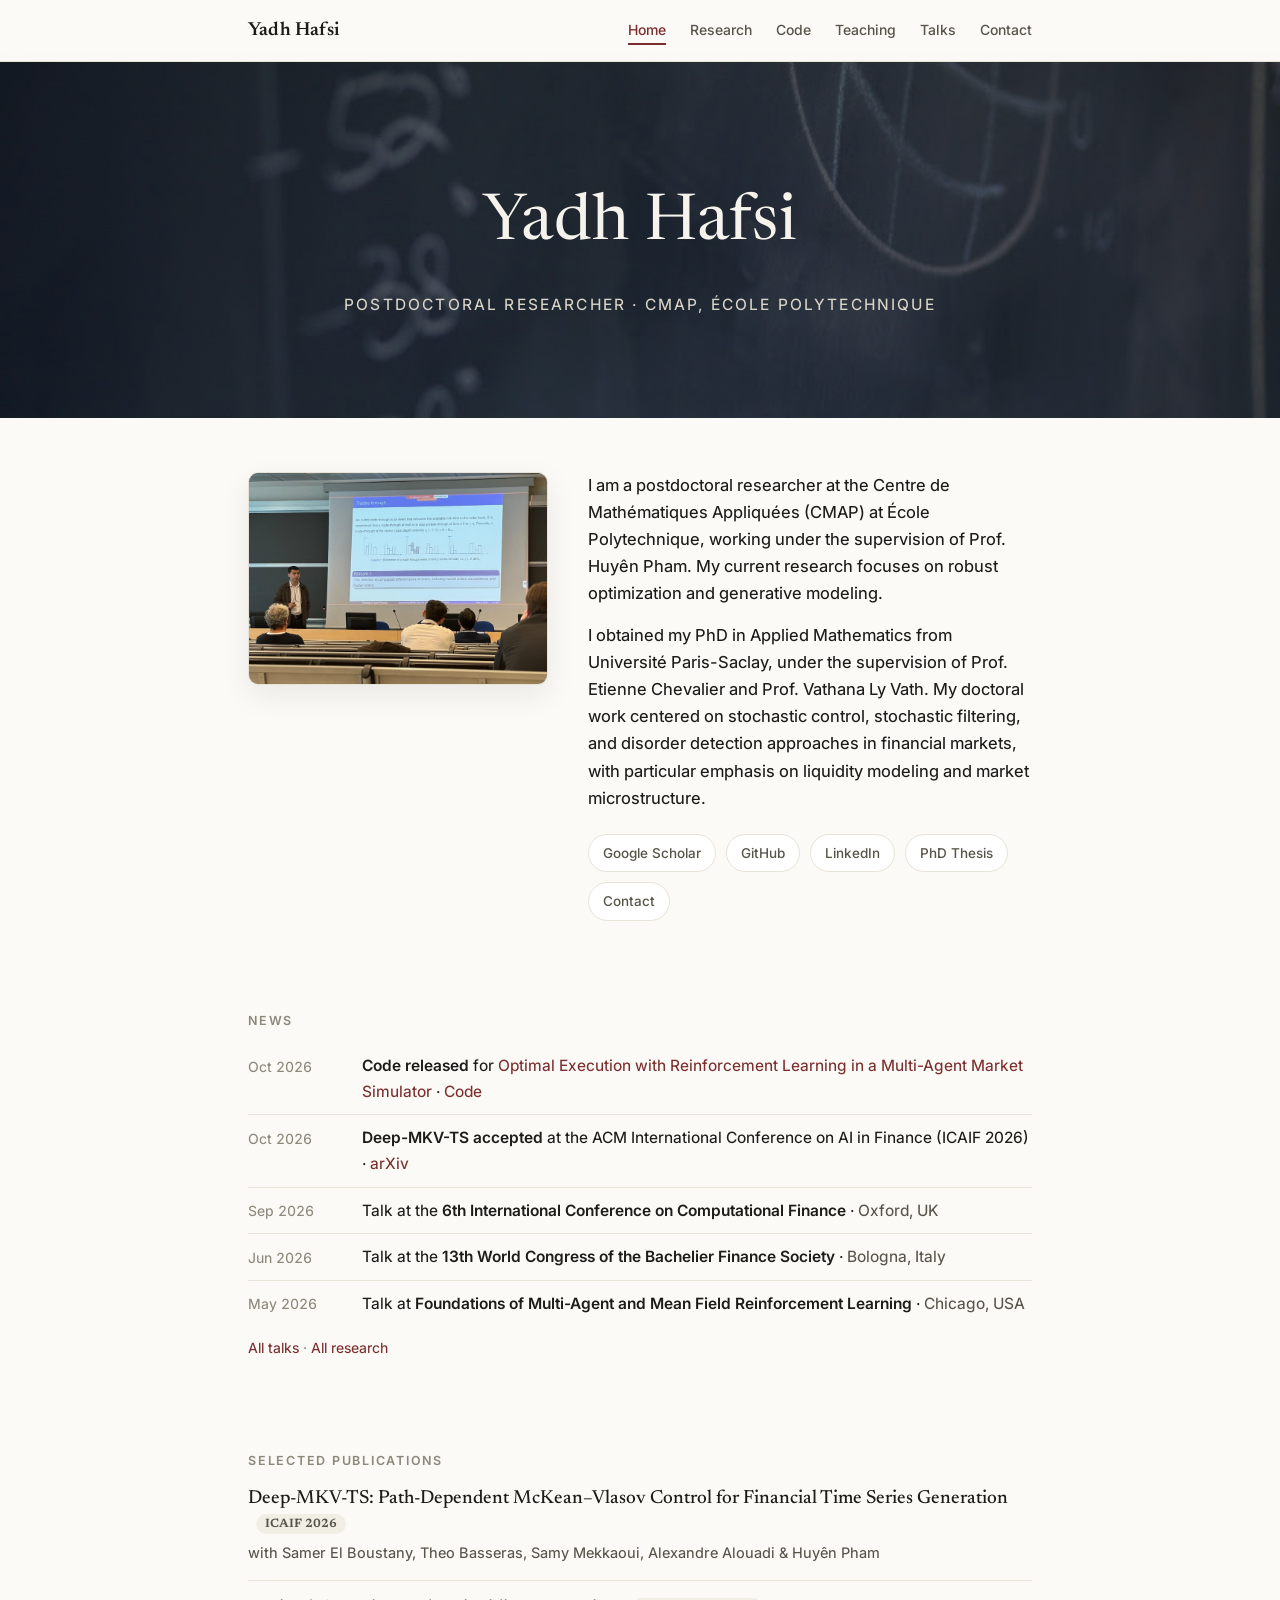
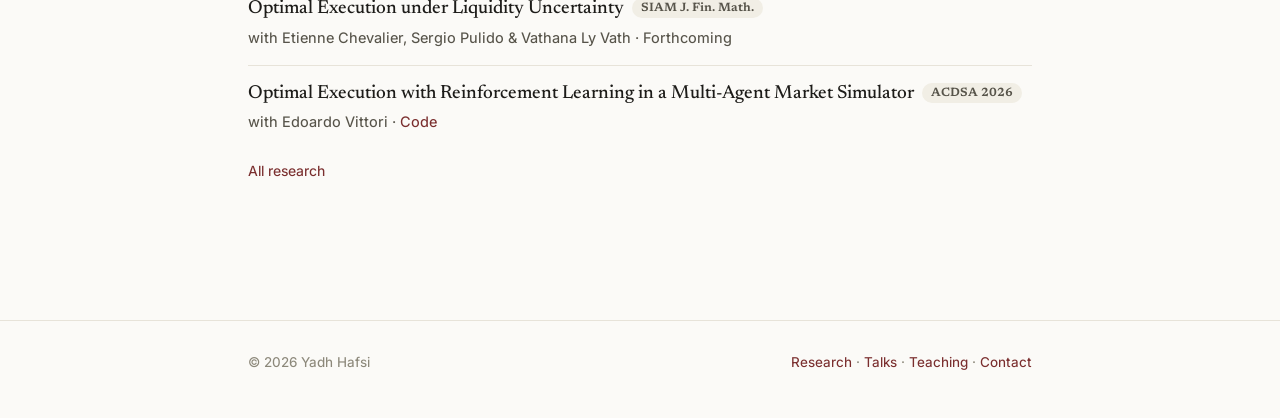
==== index.html @ fe867585 "Home: news and selected publications moved up (right after the first bio paragraph on mobile)" ====
<!DOCTYPE html>
<html lang="en">
<head>
<meta charset="utf-8">
<meta name="viewport" content="width=device-width, initial-scale=1">
<title>Yadh Hafsi — Postdoctoral Researcher, CMAP, École Polytechnique</title>
<meta name="description" content="Yadh Hafsi is a postdoctoral researcher at CMAP, École Polytechnique, working on the mathematical foundations of generative modeling and robust optimization for financial time series.">
<link rel="canonical" href="https://yadhhafsi.github.io/">
<meta property="og:type" content="website">
<meta property="og:site_name" content="Yadh Hafsi">
<meta property="og:title" content="Yadh Hafsi — Postdoctoral Researcher, CMAP, École Polytechnique">
<meta property="og:description" content="Yadh Hafsi is a postdoctoral researcher at CMAP, École Polytechnique, working on the mathematical foundations of generative modeling and robust optimization for financial time series.">
<meta property="og:url" content="https://yadhhafsi.github.io/">
<meta name="twitter:card" content="summary">
<link rel="stylesheet" href="assets/style.css">
<script type="application/ld+json">
{
  "@context": "https://schema.org",
  "@type": "Person",
  "name": "Yadh Hafsi",
  "jobTitle": "Postdoctoral Researcher",
  "worksFor": {"@type": "Organization", "name": "CMAP, École Polytechnique"},
  "alumniOf": "Université Paris-Saclay",
  "sameAs": [
    "https://scholar.google.com/citations?user=r-_Ph0QAAAAJ",
    "https://www.linkedin.com/in/yadh-hafsi-90352016a/",
    "https://github.com/YadhHafsi",
    "https://sites.google.com/view/yadh-hafsi/"
  ]
}
</script>
</head>
<body>

<nav><div class="wrap">
  <a class="name" href="index.html">Yadh Hafsi</a>
  <a class="lnk active" href="index.html">Home</a>
  <a class="lnk" href="research.html">Research</a>
  <a class="lnk" href="code.html">Code</a>
  <a class="lnk" href="teaching.html">Teaching</a>
  <a class="lnk" href="talks.html">Talks</a>
  <a class="lnk" href="contact.html">Contact</a>
</div></nav>

<header class="hero">
  <div class="wrap">
    <h1>Yadh Hafsi</h1>
    <p>Postdoctoral Researcher · CMAP, École Polytechnique</p>
  </div>
</header>

<main><div class="wrap">
  <section class="bio home">
    <img src="assets/lecture.jpg" alt="Yadh Hafsi giving a talk on market disorder and trades-through at a quantitative finance conference">
    <div class="intro">
      <p>I am a postdoctoral researcher at the Centre de Mathématiques Appliquées (CMAP) at École Polytechnique, working under the supervision of Prof. Huyên Pham. My current research focuses on robust optimization and generative modeling.</p>
    </div>
<section class="news">
    <h3 class="group">News</h3>
    <ul class="tl">
      <li><span class="when">Oct 2026</span><span class="what"><b>Code released</b> for <a href="https://ieeexplore.ieee.org/abstract/document/11467851">Optimal Execution with Reinforcement Learning in a Multi-Agent Market Simulator</a> · <a href="code.html">Code</a></span></li>
      <li><span class="when">Oct 2026</span><span class="what"><b>Deep-MKV-TS accepted</b> at the ACM International Conference on AI in Finance (ICAIF 2026) · <a href="https://arxiv.org/abs/2608.19394">arXiv</a></span></li>
      <li><span class="when">Sep 2026</span><span class="what">Talk at the <b>6th International Conference on Computational Finance</b> · <span class="where">Oxford, UK</span></span></li>
      <li><span class="when">Jun 2026</span><span class="what">Talk at the <b>13th World Congress of the Bachelier Finance Society</b> · <span class="where">Bologna, Italy</span></span></li>
      <li><span class="when">May 2026</span><span class="what">Talk at <b>Foundations of Multi-Agent and Mean Field Reinforcement Learning</b> · <span class="where">Chicago, USA</span></span></li>
    </ul>
    <p class="more"><a href="talks.html">All talks</a> · <a href="research.html">All research</a></p>
  </section>
    <section class="featured">
      <h3 class="group">Selected publications</h3>
      <div class="pub">
        <div class="t"><a href="https://arxiv.org/abs/2608.19394">Deep-MKV-TS: Path-Dependent McKean–Vlasov Control for Financial Time Series Generation</a><span class="pill">ICAIF 2026</span></div>
        <div class="meta">with Samer El Boustany, Theo Basseras, Samy Mekkaoui, Alexandre Alouadi &amp; Huyên Pham</div>
      </div>
      <div class="pub">
        <div class="t"><a href="https://arxiv.org/pdf/2506.11813">Optimal Execution under Liquidity Uncertainty</a><span class="pill">SIAM J. Fin. Math.</span></div>
        <div class="meta">with Etienne Chevalier, Sergio Pulido &amp; Vathana Ly Vath · Forthcoming</div>
      </div>
      <div class="pub">
        <div class="t"><a href="https://ieeexplore.ieee.org/abstract/document/11467851">Optimal Execution with Reinforcement Learning in a Multi-Agent Market Simulator</a><span class="pill">ACDSA 2026</span></div>
        <div class="meta">with Edoardo Vittori · <a href="code.html">Code</a></div>
      </div>
      <p class="more"><a href="research.html">All research</a></p>
    </section>
    <div class="rest">
      <p>I obtained my PhD in Applied Mathematics from Université Paris-Saclay, under the supervision of Prof. Etienne Chevalier and Prof. Vathana Ly Vath. My doctoral work centered on stochastic control, stochastic filtering, and disorder detection approaches in financial markets, with particular emphasis on liquidity modeling and market microstructure.</p>
      <div class="links">
        <a href="https://scholar.google.com/citations?user=r-_Ph0QAAAAJ&amp;hl=en">Google Scholar</a>
        <a href="https://github.com/YadhHafsi">GitHub</a>
        <a href="https://www.linkedin.com/in/yadh-hafsi-90352016a/">LinkedIn</a>
        <a href="https://hal.science/tel-05272967">PhD Thesis</a>
        <a href="contact.html">Contact</a>
      </div>
    </div>
  </section>
</div></main>

<footer><div class="wrap">
  <span>© 2026 Yadh Hafsi</span>
  <span><a href="research.html">Research</a> · <a href="talks.html">Talks</a> · <a href="teaching.html">Teaching</a> · <a href="contact.html">Contact</a></span>
</div></footer>

</body>
</html>
---- assets/style.css ----
/* Yadh Hafsi — academic site stylesheet */
@import url('https://fonts.googleapis.com/css2?family=Newsreader:ital,opsz,wght@0,6..72,300..700;1,6..72,300..600&family=Inter:wght@400;450;500;600&display=swap');

:root{
  --bg:#fbfaf7; --panel:#ffffff; --ink:#1d1c19; --ink-2:#57544a; --ink-3:#8c887a;
  --accent:#7a2e2e; --accent-soft:#a05252; --rule:#e7e3d9; --tag:#f1eee5;
  --serif:"Newsreader",Georgia,serif; --sans:"Inter",-apple-system,sans-serif;
}
*{box-sizing:border-box;margin:0}
html{scroll-behavior:smooth}
body{background:var(--bg);color:var(--ink);font:450 16.5px/1.65 var(--sans);-webkit-font-smoothing:antialiased}
.wrap{max-width:840px;margin:0 auto;padding:0 28px}
a{color:var(--accent);text-decoration:none}
a:hover{text-decoration:underline;text-underline-offset:3px}

/* Navigation */
nav{position:sticky;top:0;z-index:9;background:color-mix(in srgb,var(--bg) 90%,transparent);
  backdrop-filter:blur(10px);border-bottom:1px solid var(--rule)}
nav .wrap{display:flex;align-items:baseline;gap:24px;padding:15px 28px}
nav .name{font-family:var(--serif);font-size:19px;font-weight:600;color:var(--ink);margin-right:auto;letter-spacing:.01em}
nav .name:hover{text-decoration:none;color:var(--accent)}
nav a.lnk{color:var(--ink-2);font-size:14px;font-weight:500}
nav a.lnk:hover{color:var(--accent);text-decoration:none}
nav a.lnk.active{color:var(--accent);border-bottom:2px solid var(--accent);padding-bottom:2px}

/* Chalkboard hero (home) */
.hero{position:relative;color:#f5f3ec;background:#232c33 url('chalkboard.jpg') center/cover;padding:110px 0 100px;text-align:center}
.hero::after{content:"";position:absolute;inset:0;background:rgba(20,26,32,.45)}
.hero .wrap{position:relative;z-index:1}
.hero h1{font-family:var(--serif);font-weight:400;font-size:clamp(44px,7vw,64px);letter-spacing:.01em}
.hero p{margin-top:14px;font-size:15.5px;letter-spacing:.14em;text-transform:uppercase;color:#d9d5c8}

/* Page header (inner pages) */
.pagehead{padding:64px 0 8px}
.pagehead h1{font-family:var(--serif);font-weight:500;font-size:clamp(32px,5vw,42px);letter-spacing:-.01em}
.pagehead .rulewrap{width:56px;height:3px;background:var(--accent);margin-top:16px;border-radius:2px}

main{padding:48px 0 24px}
section{padding:6px 0 42px}
h2{font-family:var(--serif);font-weight:500;font-size:28px;letter-spacing:-.01em;margin-bottom:18px}
h3.group{font-size:12.5px;font-weight:600;letter-spacing:.14em;text-transform:uppercase;color:var(--ink-3);margin:36px 0 12px}
p+p{margin-top:14px}

/* Home layout */
.bio{display:grid;grid-template-columns:300px 1fr;gap:0 40px;align-items:start}
.bio img{width:100%;border-radius:10px;border:1px solid var(--rule);box-shadow:0 10px 30px rgba(30,25,15,.08)}
.bio .links{margin-top:22px;display:flex;flex-wrap:wrap;gap:10px}
.bio .links a{border:1px solid var(--rule);background:var(--panel);padding:7px 14px;border-radius:99px;font-size:13.5px;font-weight:500;color:var(--ink-2)}
.bio .links a:hover{border-color:var(--accent-soft);color:var(--accent);text-decoration:none}

/* Publications */
.pub{padding:15px 0;border-top:1px solid var(--rule)}
.group+.pub{border-top:none;padding-top:2px}
.pub .t{font-family:var(--serif);font-size:19px;font-weight:500;line-height:1.35}
.pub .t a{color:var(--ink)} .pub .t a:hover{color:var(--accent)}
.pub .meta{margin-top:4px;font-size:14.5px;color:var(--ink-2)}
.pub .venue{color:var(--accent);font-weight:500}
.pill{display:inline-block;margin-left:8px;padding:2px 9px;border-radius:99px;background:var(--tag);font-size:12px;font-weight:600;color:var(--ink-2);vertical-align:2px}

/* Talks timeline */
.tl{list-style:none}
.tl li{display:grid;grid-template-columns:96px 1fr;gap:18px;padding:10px 0;border-top:1px solid var(--rule);font-size:15.5px}
.tl li:first-child{border-top:none}
.tl .when{color:var(--ink-3);font-variant-numeric:tabular-nums;font-size:14px;padding-top:1.5px}
.tl .what b{font-weight:600}
.tl .where{color:var(--ink-2)}

/* Teaching cards */
.teach{display:grid;gap:14px}
.tcard{background:var(--panel);border:1px solid var(--rule);border-radius:12px;padding:18px 22px}
.tcard .inst{font-family:var(--serif);font-size:19px;font-weight:500}
.tcard ul{margin:8px 0 0 18px;color:var(--ink-2);font-size:15px}
.tcard li{margin:3px 0}

/* Contact */
.contact-card{background:var(--panel);border:1px solid var(--rule);border-radius:14px;padding:30px 34px;max-width:560px}
.contact-card .row{display:grid;grid-template-columns:110px 1fr;gap:12px;padding:10px 0;border-top:1px solid var(--rule);font-size:15.5px}
.contact-card .row:first-child{border-top:none}
.contact-card .lbl{color:var(--ink-3);font-size:13px;font-weight:600;letter-spacing:.08em;text-transform:uppercase;padding-top:2px}

footer{border-top:1px solid var(--rule);margin-top:30px;padding:30px 0 44px;font-size:13.5px;color:var(--ink-3)}
footer .wrap{display:flex;flex-wrap:wrap;gap:18px;justify-content:space-between}

@media(max-width:680px){
  .bio{grid-template-columns:1fr}
  .bio.home{grid-template-areas:"img" "intro" "news" "featured" "rest"}
  .bio.home .rest{margin-top:34px}
  .bio img{max-width:340px}
  .tl li{grid-template-columns:1fr;gap:2px}
  nav .wrap{gap:14px;flex-wrap:wrap}
}

/* Home: news */
.news{margin-top:44px}
.news .more{margin-top:10px;font-size:14px;color:var(--ink-3)}
.news .tl{padding:0}
/* Home: unified layout. Desktop: photo | intro + rest, then news and featured full width. Mobile: news and featured come right after the first paragraph. */
.bio.home{grid-template-areas:"img intro" "img rest" "news news" "featured featured"}
.bio.home>img{grid-area:img}
.bio.home .intro{grid-area:intro}
.bio.home .rest{grid-area:rest;margin-top:14px}
.bio.home .news{grid-area:news;margin-top:48px}
.bio.home .featured{grid-area:featured;margin-top:8px}
.featured .more{margin-top:10px;font-size:14px;color:var(--ink-3)}
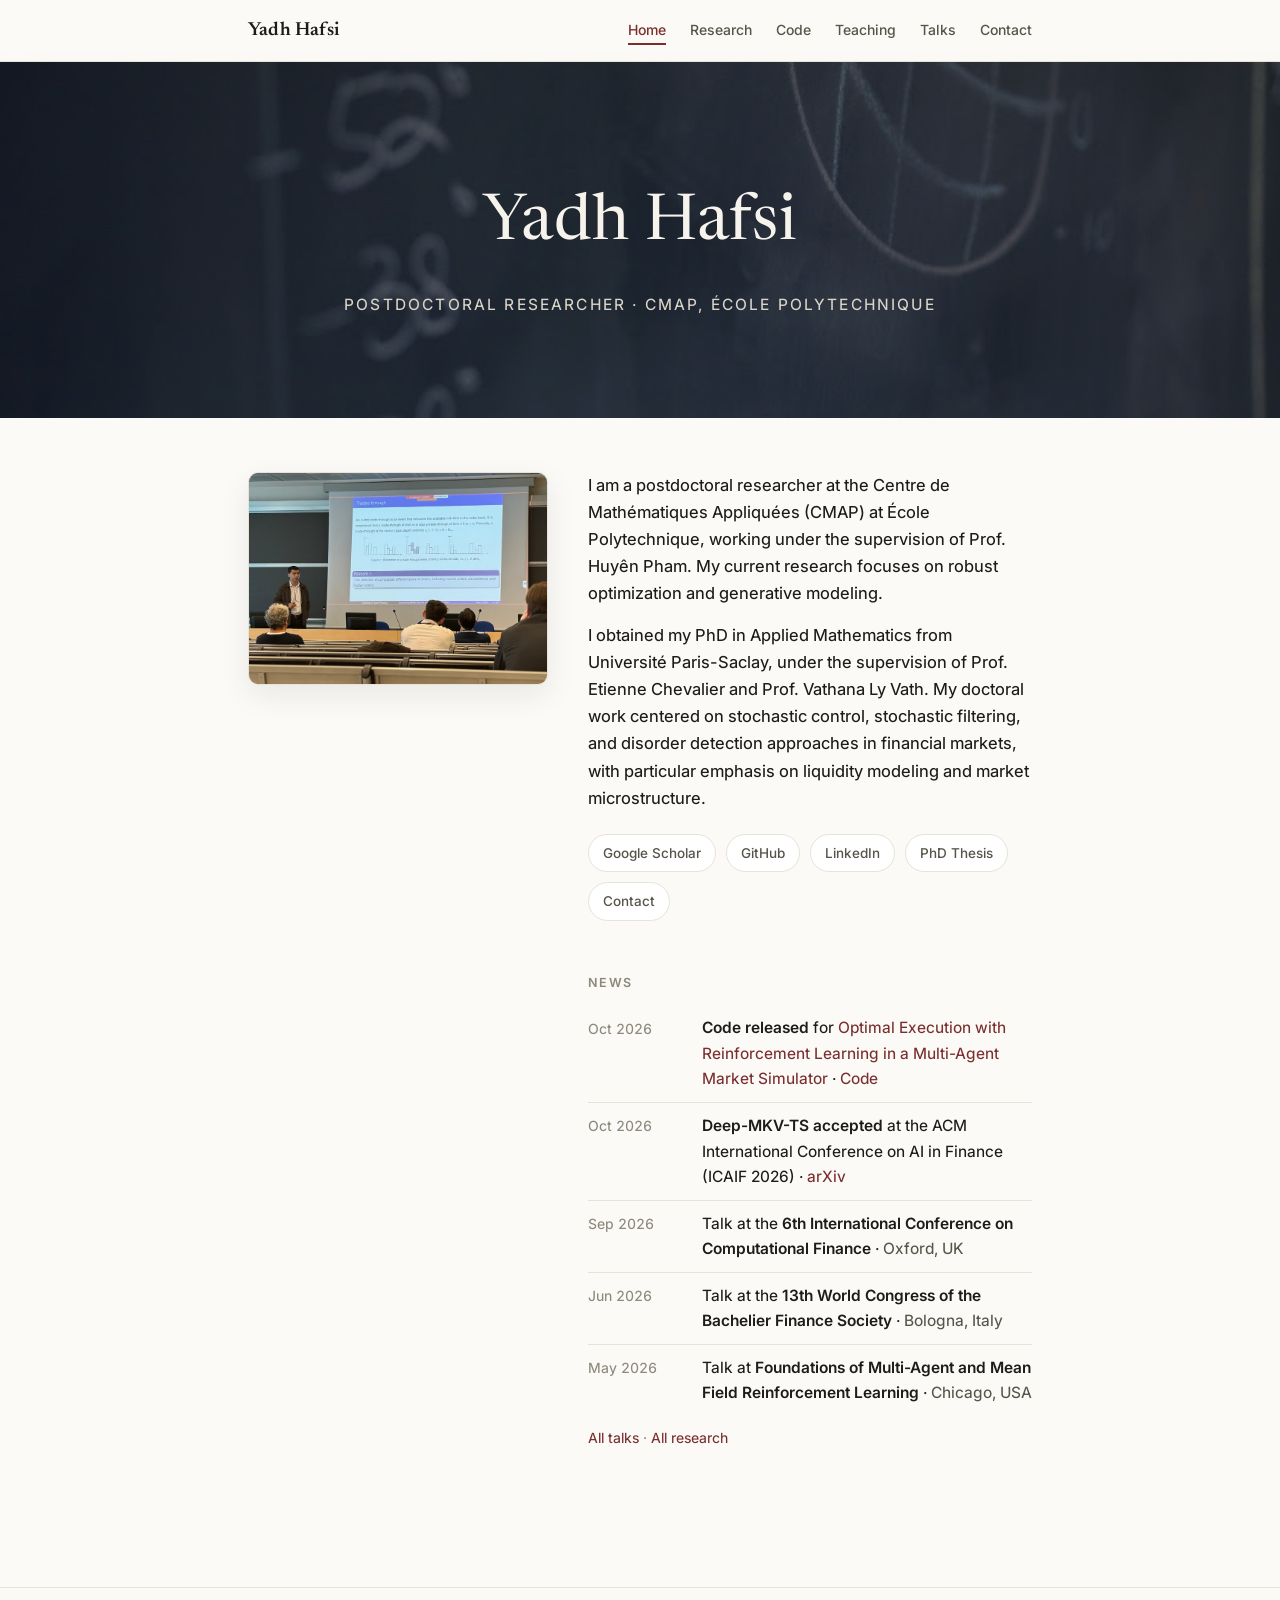
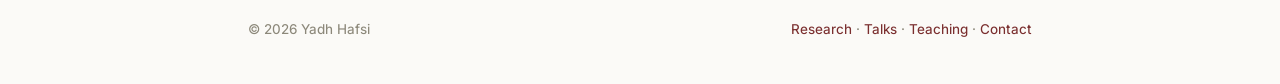
==== commit d53f86af: "Home: remove selected publications; news sits in the text column under the bio" ====
--- a/index.html
+++ b/index.html
@@ -12,7 +12,7 @@
 <meta property="og:description" content="Yadh Hafsi is a postdoctoral researcher at CMAP, École Polytechnique, working on the mathematical foundations of generative modeling and robust optimization for financial time series.">
 <meta property="og:url" content="https://yadhhafsi.github.io/">
 <meta name="twitter:card" content="summary">
-<link rel="stylesheet" href="assets/style.css">
+<link rel="stylesheet" href="assets/style.css?v=5">
 <script type="application/ld+json">
 {
   "@context": "https://schema.org",
@@ -66,22 +66,6 @@
     </ul>
     <p class="more"><a href="talks.html">All talks</a> · <a href="research.html">All research</a></p>
   </section>
-    <section class="featured">
-      <h3 class="group">Selected publications</h3>
-      <div class="pub">
-        <div class="t"><a href="https://arxiv.org/abs/2608.19394">Deep-MKV-TS: Path-Dependent McKean–Vlasov Control for Financial Time Series Generation</a><span class="pill">ICAIF 2026</span></div>
-        <div class="meta">with Samer El Boustany, Theo Basseras, Samy Mekkaoui, Alexandre Alouadi &amp; Huyên Pham</div>
-      </div>
-      <div class="pub">
-        <div class="t"><a href="https://arxiv.org/pdf/2506.11813">Optimal Execution under Liquidity Uncertainty</a><span class="pill">SIAM J. Fin. Math.</span></div>
-        <div class="meta">with Etienne Chevalier, Sergio Pulido &amp; Vathana Ly Vath · Forthcoming</div>
-      </div>
-      <div class="pub">
-        <div class="t"><a href="https://ieeexplore.ieee.org/abstract/document/11467851">Optimal Execution with Reinforcement Learning in a Multi-Agent Market Simulator</a><span class="pill">ACDSA 2026</span></div>
-        <div class="meta">with Edoardo Vittori · <a href="code.html">Code</a></div>
-      </div>
-      <p class="more"><a href="research.html">All research</a></p>
-    </section>
     <div class="rest">
       <p>I obtained my PhD in Applied Mathematics from Université Paris-Saclay, under the supervision of Prof. Etienne Chevalier and Prof. Vathana Ly Vath. My doctoral work centered on stochastic control, stochastic filtering, and disorder detection approaches in financial markets, with particular emphasis on liquidity modeling and market microstructure.</p>
       <div class="links">
--- a/assets/style.css
+++ b/assets/style.css
@@ -94,11 +94,15 @@
 .news{margin-top:44px}
 .news .more{margin-top:10px;font-size:14px;color:var(--ink-3)}
 .news .tl{padding:0}
-/* Home: unified layout. Desktop: photo | intro + rest, then news and featured full width. Mobile: news and featured come right after the first paragraph. */
-.bio.home{grid-template-areas:"img intro" "img rest" "news news" "featured featured"}
+/* Home: photo | description + news (one column of text); on mobile the order is photo, description, news. */
+.bio.home{grid-template-areas:"img intro" "img rest" "img news"}
 .bio.home>img{grid-area:img}
 .bio.home .intro{grid-area:intro}
 .bio.home .rest{grid-area:rest;margin-top:14px}
-.bio.home .news{grid-area:news;margin-top:48px}
-.bio.home .featured{grid-area:featured;margin-top:8px}
-.featured .more{margin-top:10px;font-size:14px;color:var(--ink-3)}
+.bio.home .news{grid-area:news;margin-top:10px}
+@media(max-width:680px){
+  .bio.home{grid-template-columns:1fr;grid-template-areas:"img" "intro" "rest" "news"}
+  .bio.home .intro{margin-top:24px}
+  .bio.home .rest{margin-top:14px}
+  .bio.home .news{margin-top:10px}
+}
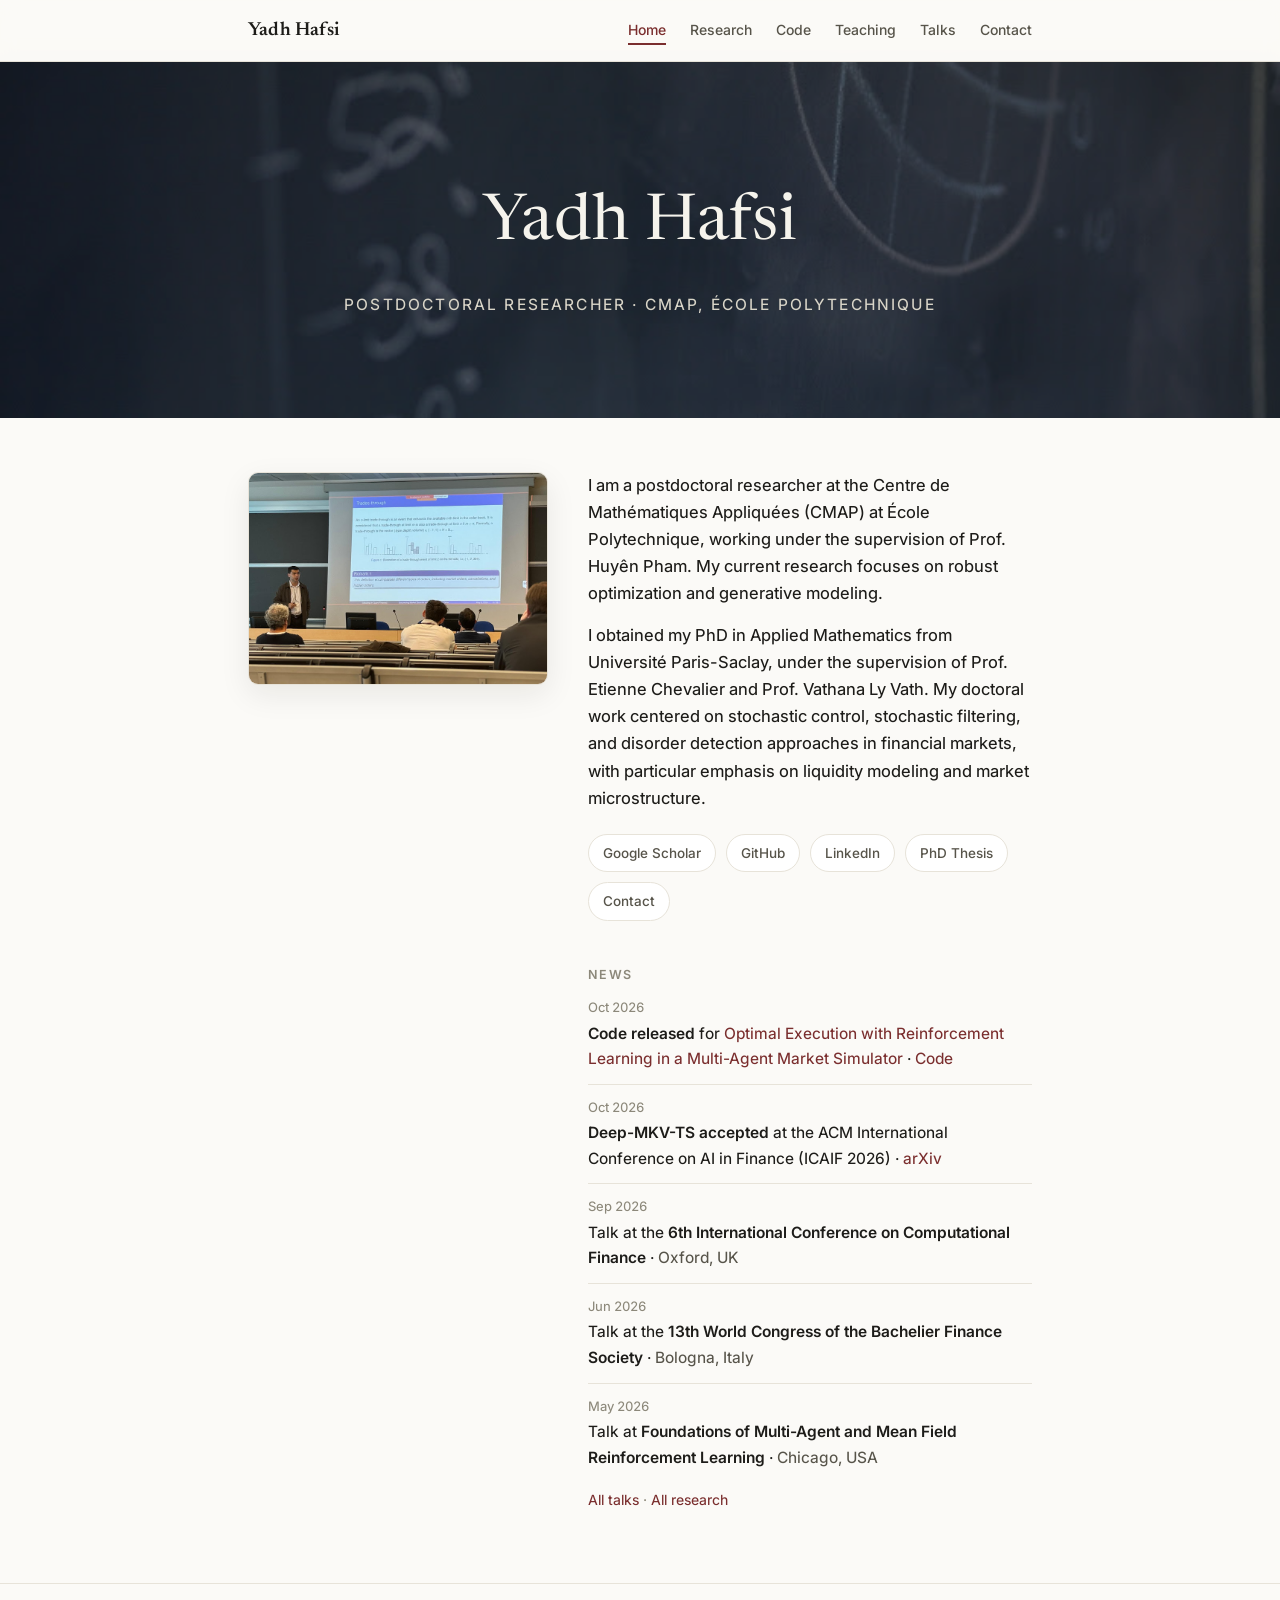
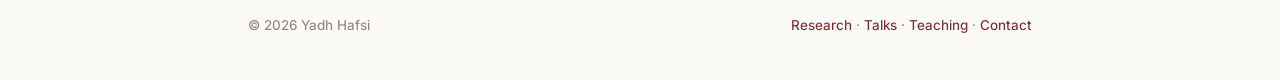
==== commit b2740adf: "Home spacing: single spacing scale, no doubled section padding, stacked news dates, sticky photo on " ====
--- a/index.html
+++ b/index.html
@@ -12,7 +12,7 @@
 <meta property="og:description" content="Yadh Hafsi is a postdoctoral researcher at CMAP, École Polytechnique, working on the mathematical foundations of generative modeling and robust optimization for financial time series.">
 <meta property="og:url" content="https://yadhhafsi.github.io/">
 <meta name="twitter:card" content="summary">
-<link rel="stylesheet" href="assets/style.css?v=5">
+<link rel="stylesheet" href="assets/style.css?v=6">
 <script type="application/ld+json">
 {
   "@context": "https://schema.org",
--- a/assets/style.css
+++ b/assets/style.css
@@ -106,3 +106,15 @@
   .bio.home .rest{margin-top:14px}
   .bio.home .news{margin-top:10px}
 }
+/* Home spacing scale: 14 between paragraphs, 22 before the link buttons, 44 before a new block, 12 between a label and its list.
+   The global section padding is not applied twice (the news block is nested in the bio section). */
+.bio.home{padding-bottom:18px}
+.bio.home .news{padding:0;margin-top:8px}
+.bio.home .news h3.group{margin-top:36px;margin-bottom:10px}
+.news .tl li{grid-template-columns:1fr;gap:2px;padding:12px 0}
+.news .tl li:first-child{padding-top:2px}
+.news .tl .when{padding-top:0;font-size:13px}
+.news .more{margin-top:6px}
+@media(min-width:681px){
+  .bio.home>img{position:sticky;top:84px;align-self:start}
+}
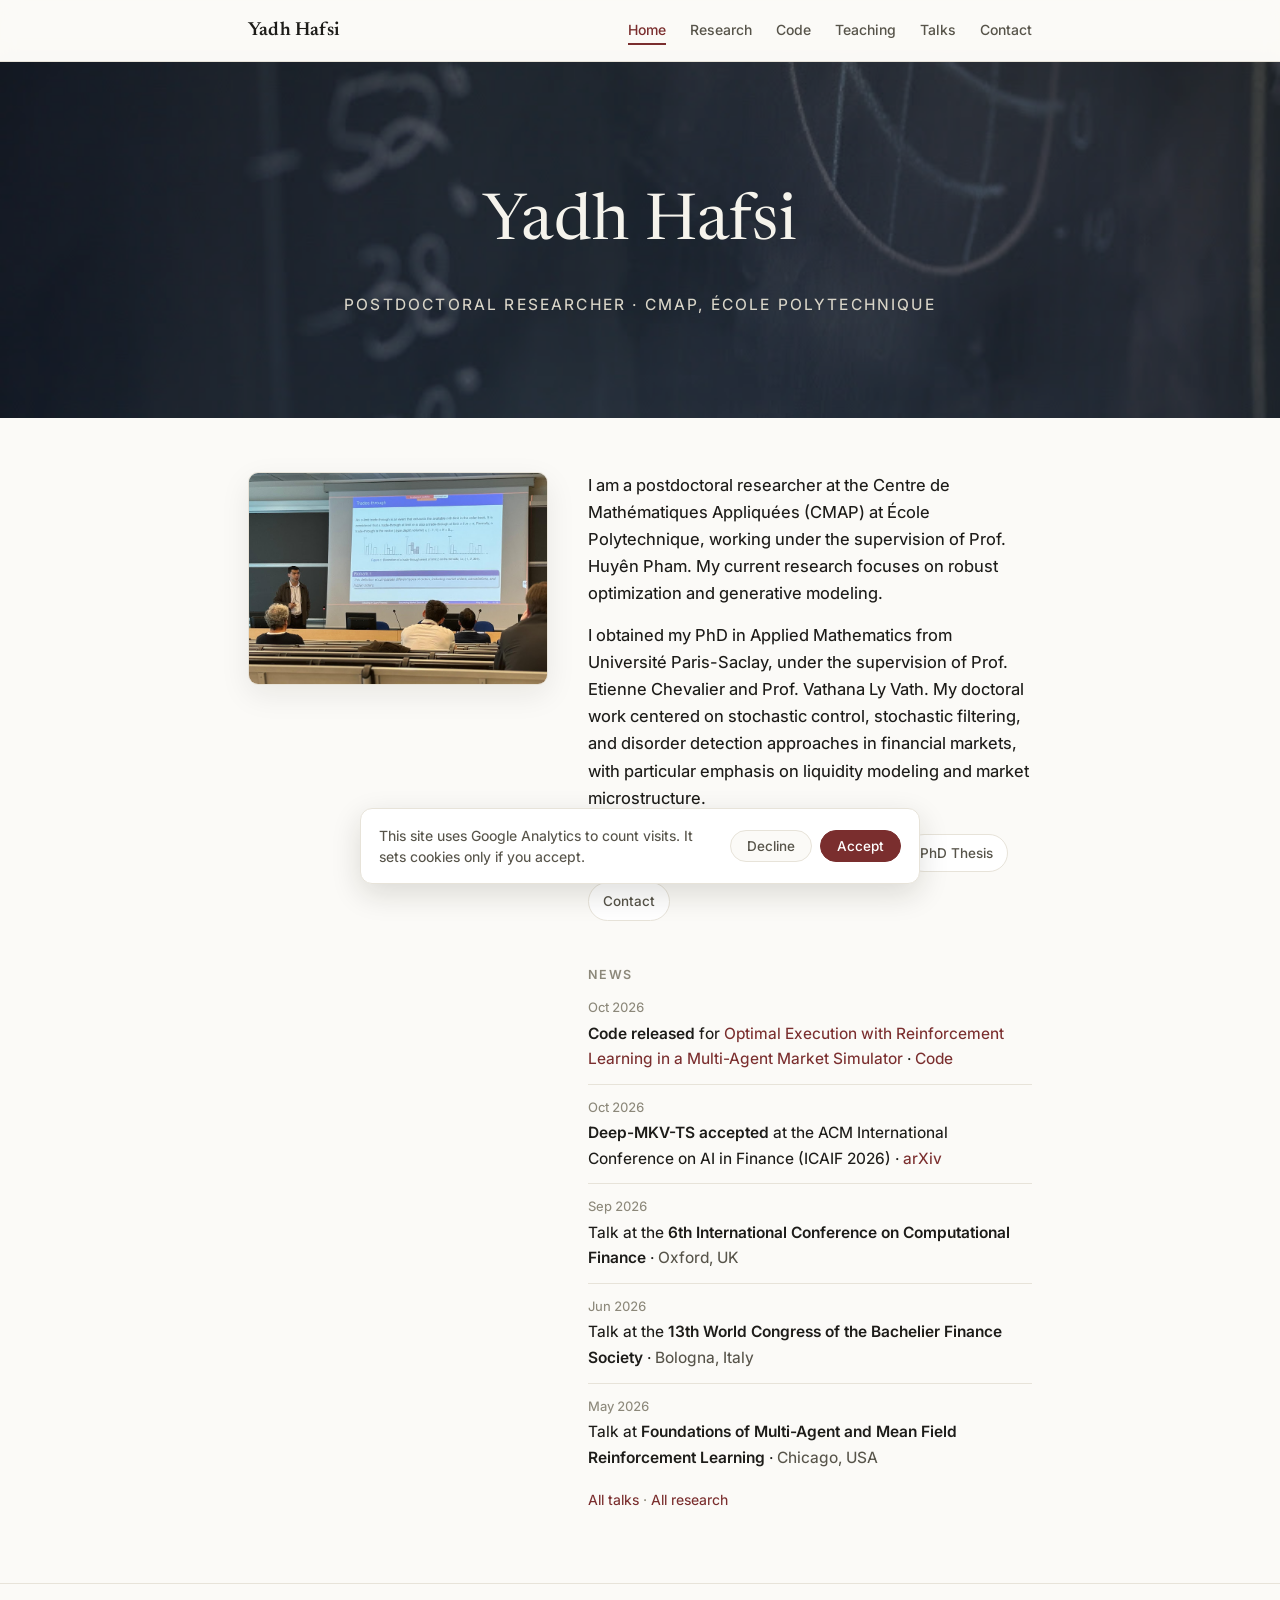
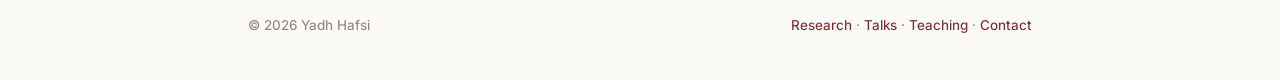
==== commit 0c562d5f: "Add Google Analytics (GA4) with opt-in consent banner" ====
--- a/index.html
+++ b/index.html
@@ -12,7 +12,7 @@
 <meta property="og:description" content="Yadh Hafsi is a postdoctoral researcher at CMAP, École Polytechnique, working on the mathematical foundations of generative modeling and robust optimization for financial time series.">
 <meta property="og:url" content="https://yadhhafsi.github.io/">
 <meta name="twitter:card" content="summary">
-<link rel="stylesheet" href="assets/style.css?v=6">
+<link rel="stylesheet" href="assets/style.css?v=7">
 <script type="application/ld+json">
 {
   "@context": "https://schema.org",
@@ -84,5 +84,6 @@
   <span><a href="research.html">Research</a> · <a href="talks.html">Talks</a> · <a href="teaching.html">Teaching</a> · <a href="contact.html">Contact</a></span>
 </div></footer>
 
+<script src="assets/analytics.js?v=1"></script>
 </body>
 </html>
--- a/assets/style.css
+++ b/assets/style.css
@@ -118,3 +118,15 @@
 @media(min-width:681px){
   .bio.home>img{position:sticky;top:84px;align-self:start}
 }
+
+/* Consent banner */
+.consent{position:fixed;left:16px;right:16px;bottom:16px;max-width:560px;margin:0 auto;z-index:50;
+  background:var(--panel);border:1px solid var(--rule);border-radius:12px;padding:16px 18px;
+  box-shadow:0 10px 30px rgba(30,25,15,.14);display:flex;gap:16px;align-items:center;flex-wrap:wrap}
+.consent p{margin:0;flex:1;min-width:200px;font-size:14px;line-height:1.5;color:var(--ink-2)}
+.consent-actions{display:flex;gap:8px}
+.consent button{font:500 13.5px var(--sans);padding:7px 16px;border-radius:99px;cursor:pointer;
+  border:1px solid var(--rule);background:var(--bg);color:var(--ink-2)}
+.consent button:hover{border-color:var(--accent-soft);color:var(--accent)}
+.consent .consent-accept{background:var(--accent);border-color:var(--accent);color:#fff}
+.consent .consent-accept:hover{color:#fff;opacity:.9}
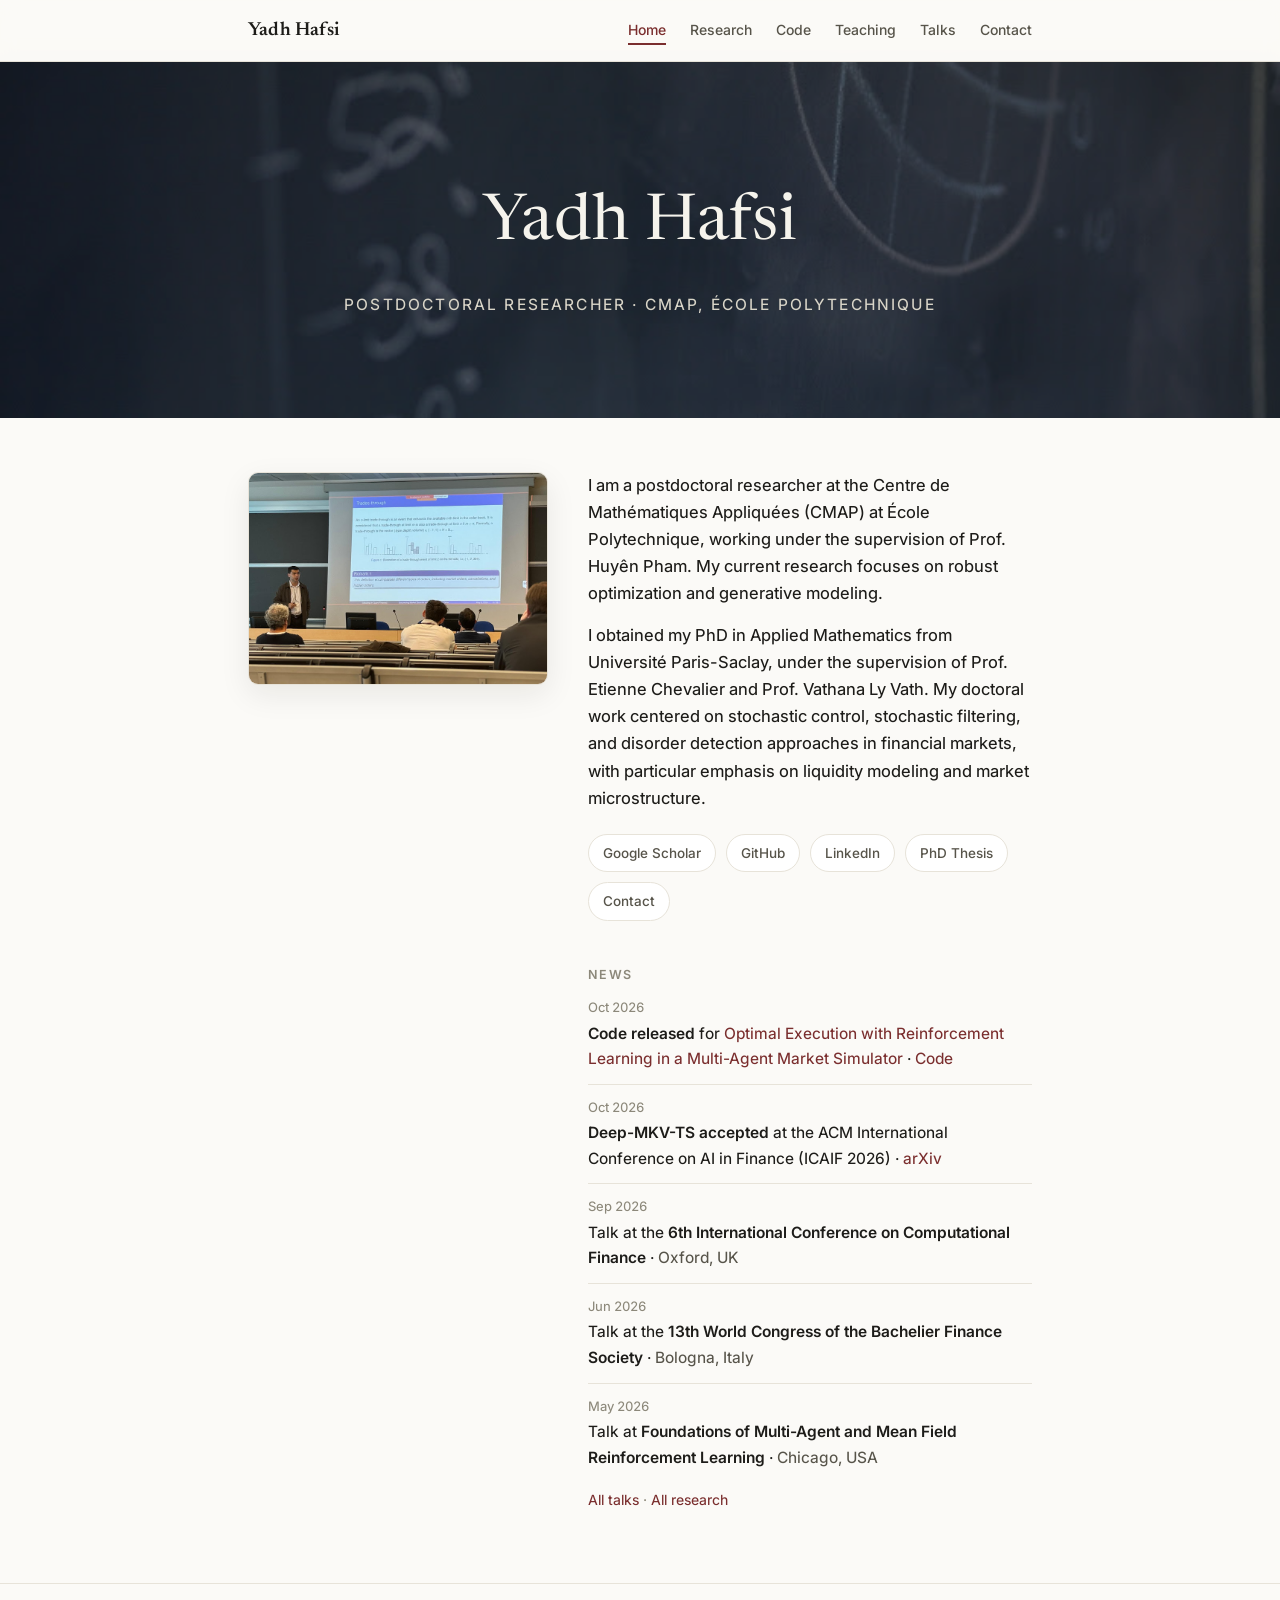
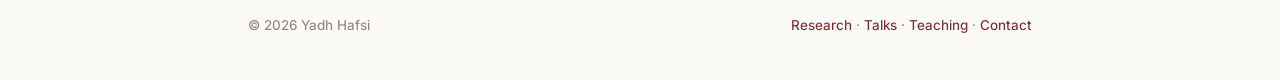
==== commit 07d026f0: "Remove consent banner; load Google Analytics directly" ====
--- a/index.html
+++ b/index.html
@@ -12,7 +12,7 @@
 <meta property="og:description" content="Yadh Hafsi is a postdoctoral researcher at CMAP, École Polytechnique, working on the mathematical foundations of generative modeling and robust optimization for financial time series.">
 <meta property="og:url" content="https://yadhhafsi.github.io/">
 <meta name="twitter:card" content="summary">
-<link rel="stylesheet" href="assets/style.css?v=7">
+<link rel="stylesheet" href="assets/style.css?v=8">
 <script type="application/ld+json">
 {
   "@context": "https://schema.org",
@@ -84,6 +84,6 @@
   <span><a href="research.html">Research</a> · <a href="talks.html">Talks</a> · <a href="teaching.html">Teaching</a> · <a href="contact.html">Contact</a></span>
 </div></footer>
 
-<script src="assets/analytics.js?v=1"></script>
+<script src="assets/analytics.js?v=2"></script>
 </body>
 </html>
--- a/assets/style.css
+++ b/assets/style.css
@@ -118,15 +118,3 @@
 @media(min-width:681px){
   .bio.home>img{position:sticky;top:84px;align-self:start}
 }
-
-/* Consent banner */
-.consent{position:fixed;left:16px;right:16px;bottom:16px;max-width:560px;margin:0 auto;z-index:50;
-  background:var(--panel);border:1px solid var(--rule);border-radius:12px;padding:16px 18px;
-  box-shadow:0 10px 30px rgba(30,25,15,.14);display:flex;gap:16px;align-items:center;flex-wrap:wrap}
-.consent p{margin:0;flex:1;min-width:200px;font-size:14px;line-height:1.5;color:var(--ink-2)}
-.consent-actions{display:flex;gap:8px}
-.consent button{font:500 13.5px var(--sans);padding:7px 16px;border-radius:99px;cursor:pointer;
-  border:1px solid var(--rule);background:var(--bg);color:var(--ink-2)}
-.consent button:hover{border-color:var(--accent-soft);color:var(--accent)}
-.consent .consent-accept{background:var(--accent);border-color:var(--accent);color:#fff}
-.consent .consent-accept:hover{color:#fff;opacity:.9}
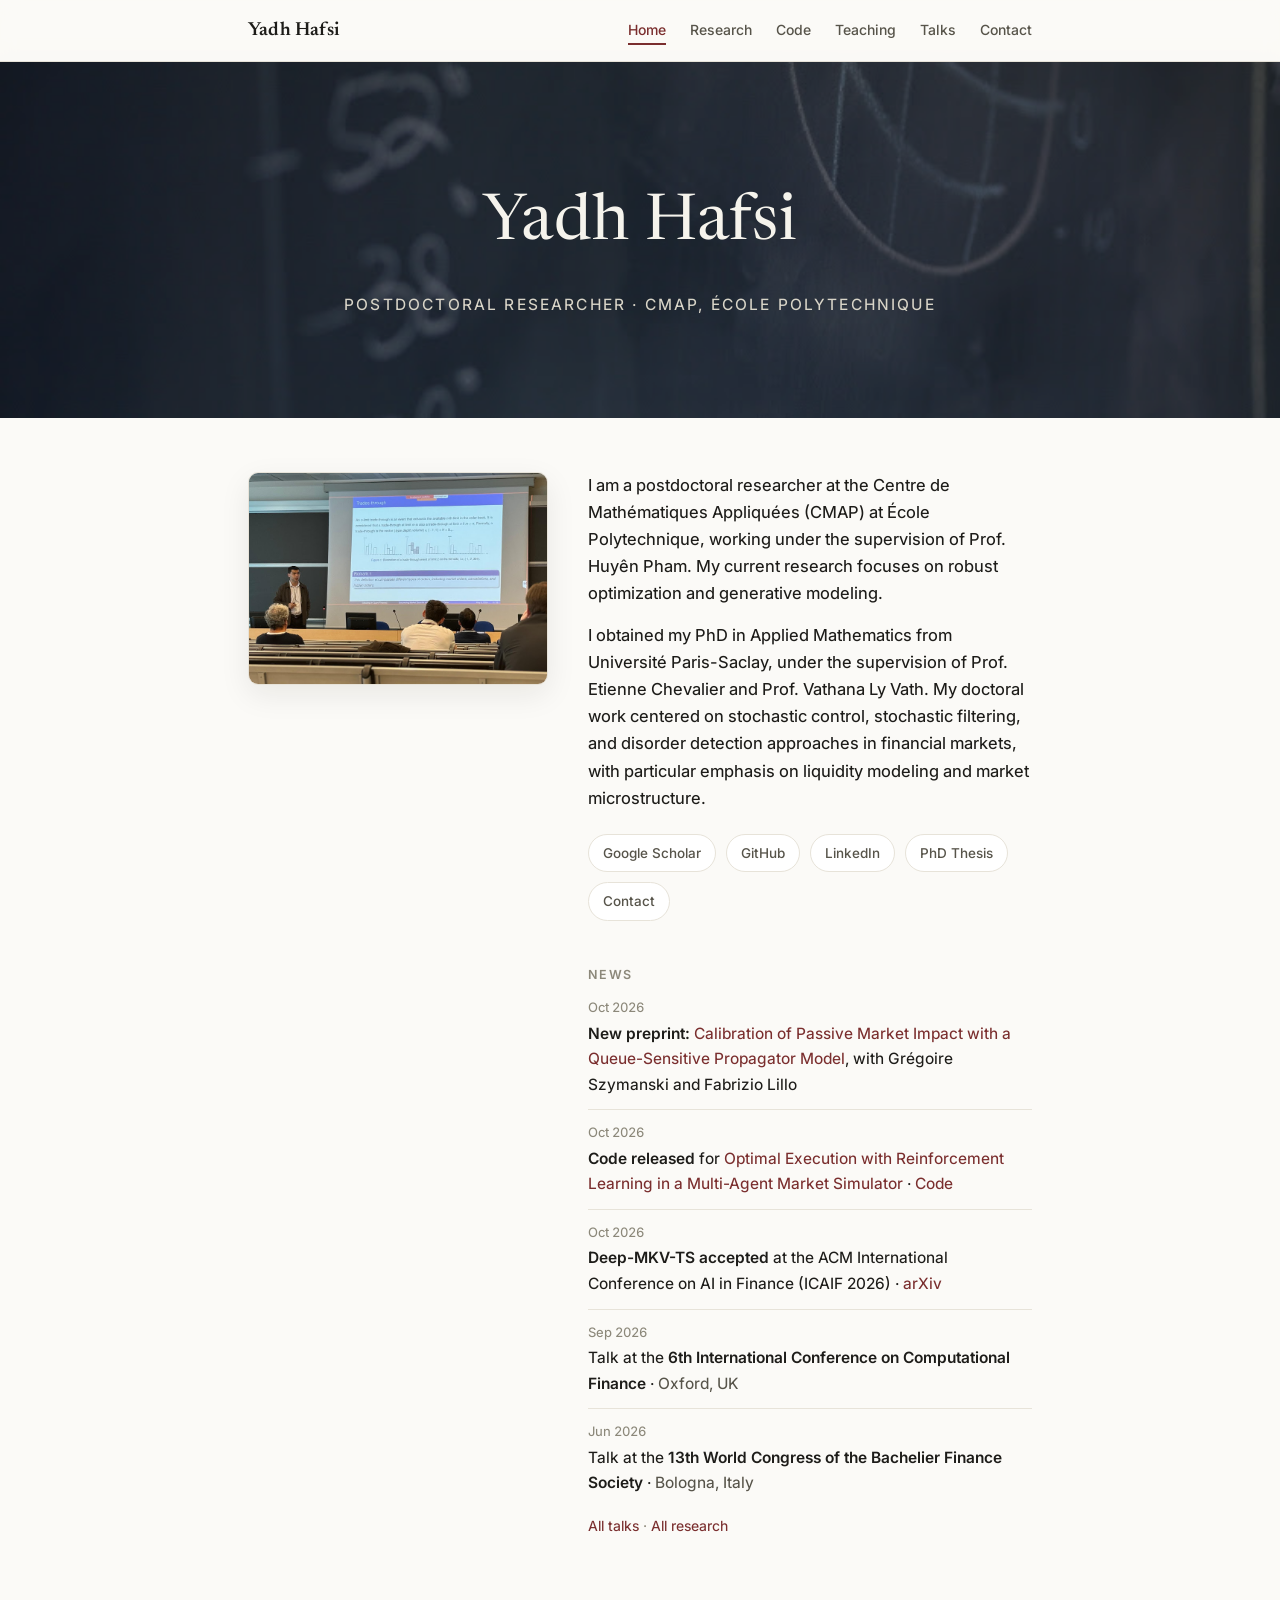
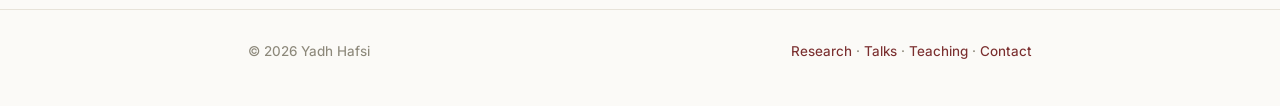
==== commit 3dc6e86d: "News: add latest preprint" ====
--- a/index.html
+++ b/index.html
@@ -58,11 +58,11 @@
 <section class="news">
     <h3 class="group">News</h3>
     <ul class="tl">
+      <li><span class="when">Oct 2026</span><span class="what"><b>New preprint:</b> <a href="https://papers.ssrn.com/sol3/papers.cfm?abstract_id=7665023">Calibration of Passive Market Impact with a Queue-Sensitive Propagator Model</a>, with Grégoire Szymanski and Fabrizio Lillo</span></li>
       <li><span class="when">Oct 2026</span><span class="what"><b>Code released</b> for <a href="https://ieeexplore.ieee.org/abstract/document/11467851">Optimal Execution with Reinforcement Learning in a Multi-Agent Market Simulator</a> · <a href="code.html">Code</a></span></li>
       <li><span class="when">Oct 2026</span><span class="what"><b>Deep-MKV-TS accepted</b> at the ACM International Conference on AI in Finance (ICAIF 2026) · <a href="https://arxiv.org/abs/2608.19394">arXiv</a></span></li>
       <li><span class="when">Sep 2026</span><span class="what">Talk at the <b>6th International Conference on Computational Finance</b> · <span class="where">Oxford, UK</span></span></li>
       <li><span class="when">Jun 2026</span><span class="what">Talk at the <b>13th World Congress of the Bachelier Finance Society</b> · <span class="where">Bologna, Italy</span></span></li>
-      <li><span class="when">May 2026</span><span class="what">Talk at <b>Foundations of Multi-Agent and Mean Field Reinforcement Learning</b> · <span class="where">Chicago, USA</span></span></li>
     </ul>
     <p class="more"><a href="talks.html">All talks</a> · <a href="research.html">All research</a></p>
   </section>
